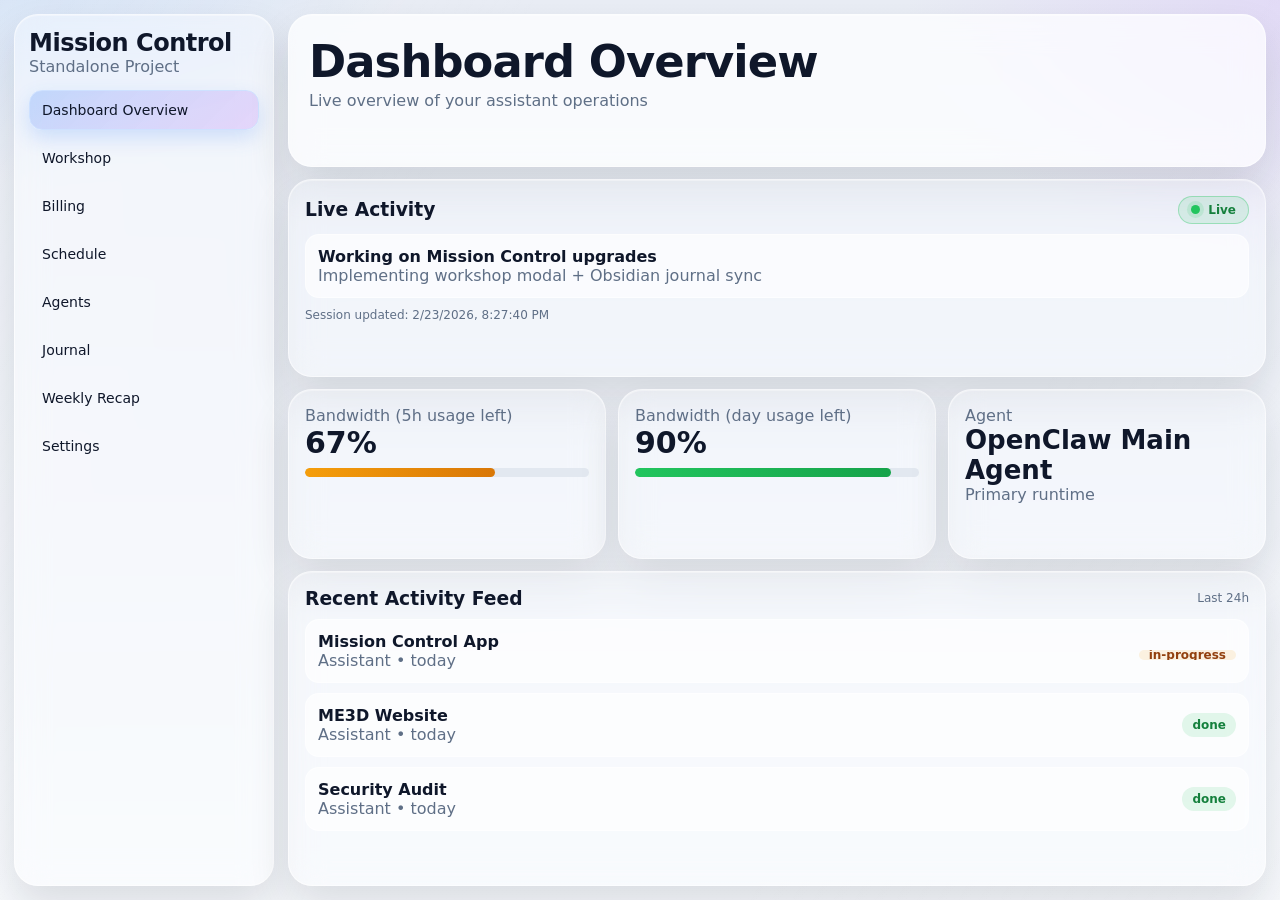
==== index.html @ f9b0feb2 "Initial mission control publish" ====
<!doctype html><html><head><meta charset='utf-8'><meta name='viewport' content='width=device-width,initial-scale=1'><title>Mission Control • Dashboard</title><link rel='stylesheet' href='styles.css'></head><body><div class='app'><aside class='panel sidebar'><div class='brand'>Mission Control</div><div class='muted'>Standalone Project</div><nav class='nav'><a class='active' href='/'>Dashboard Overview</a><a href='/workshop'>Workshop</a><a href='/billing'>Billing</a><a href='/schedule'>Schedule</a><a href='/agents'>Agents</a><a href='/journal'>Journal</a><a href='/weekly-recap'>Weekly Recap</a><a href='/settings'>Settings</a></nav></aside><main class='main'><section class='panel top'><h1>Dashboard Overview</h1><div class='muted'>Live overview of your assistant operations</div></section><section class='panel card'><div class='row'><h3 style='margin:0'>Live Activity</h3><span id='agentStatus' class='status online'><span class='dot'></span>Live</span></div><div id='liveActivity' class='item' style='margin-top:10px'><b>Loading current activity…</b></div><div id='agentUpdated' class='muted' style='margin-top:10px;font-size:12px'>Session updated: just now</div></section><section class='grid'><div class='panel card'><div class='muted'>Bandwidth (5h usage left)</div><div id='fiveLeft' style='font-size:30px;font-weight:800'>84%</div><div class='progress'><span id='bar5' class='p-good' style='width:84%'></span></div></div><div class='panel card'><div class='muted'>Bandwidth (day usage left)</div><div id='dayLeft' style='font-size:30px;font-weight:800'>90%</div><div class='progress'><span id='barDay' class='p-good' style='width:90%'></span></div></div><div class='panel card'><div class='muted'>Agent</div><div id='agentName' style='font-size:26px;font-weight:800'>OpenClaw Main Agent</div><div class='muted'>Primary runtime</div></div></section><section class='panel card'><div class='row'><h3 style='margin:0'>Recent Activity Feed</h3><span class='muted' style='font-size:12px'>Last 24h</span></div><div id='recentProjects' class='list' style='margin-top:10px'></div></section></main></div><script src='app.js'></script><script src='live.js'></script></body></html>
---- styles.css ----
:root{
  --bg:#e9edf5;
  --bg2:#f7f9fc;
  --card:rgba(255,255,255,.52);
  --card-strong:rgba(255,255,255,.72);
  --glass:52%;
  --blurPx:16px;
  --radiusPx:24px;
  --text:#0f172a;
  --muted:#5f6f86;
  --line:rgba(255,255,255,.55);
  --accent:#3b82f6;
  --accent2:#a855f7;
  --shadow:0 20px 40px rgba(14,23,42,.12);
}
:root.dark{
  --bg:#090f1f;
  --bg2:#101a33;
  --card:rgba(17,25,40,.52);
  --card-strong:rgba(17,25,40,.72);
  --text:#e5e7eb;
  --muted:#95a3be;
  --line:rgba(148,163,184,.20);
  --accent:#60a5fa;
  --accent2:#c084fc;
  --shadow:0 20px 46px rgba(0,0,0,.45);
}
*{box-sizing:border-box}
body{
  margin:0;
  font-family:Inter,system-ui,-apple-system,sans-serif;
  color:var(--text);
  background:
    radial-gradient(900px 500px at -5% -10%, #60a5fa44, transparent 55%),
    radial-gradient(800px 500px at 105% 0%, #c084fc33, transparent 55%),
    linear-gradient(180deg,var(--bg),var(--bg2));
  min-height:100vh;
}
body::before{
  content:"";
  position:fixed;
  inset:0;
  pointer-events:none;
  background:linear-gradient(120deg,rgba(255,255,255,.18),transparent 30%,transparent 70%,rgba(255,255,255,.1));
}
.app{display:flex;min-height:100vh;gap:14px;padding:14px}
.panel{
  border:1px solid var(--line);
  background:color-mix(in oklab, var(--card) var(--glass), transparent);
  backdrop-filter: blur(var(--blurPx)) saturate(130%);
  -webkit-backdrop-filter: blur(var(--blurPx)) saturate(130%);
  border-radius:var(--radiusPx);
  box-shadow:var(--shadow), inset 0 1px 0 rgba(255,255,255,.35);
}
.sidebar{width:260px;padding:14px;position:sticky;top:14px;height:calc(100vh - 28px);background:color-mix(in oklab, var(--card-strong) var(--glass), transparent)}
.brand{font-weight:900;font-size:24px;letter-spacing:-.02em}
.muted{color:var(--muted)}
.nav{display:grid;gap:8px;margin-top:14px}
.nav a{
  padding:11px 12px;border-radius:13px;color:var(--text);text-decoration:none;font-size:14px;
  border:1px solid transparent; transition:.2s ease;
}
.nav a.active,
.nav a:hover{
  background:linear-gradient(135deg, color-mix(in oklab, var(--accent) 25%, transparent), color-mix(in oklab, var(--accent2) 20%, transparent));
  color:var(--text);
  border-color:color-mix(in oklab, var(--accent) 25%, white);
  box-shadow:0 8px 20px color-mix(in oklab, var(--accent) 20%, transparent);
}
.main{flex:1;display:grid;gap:12px}
.top{padding:18px 20px;background:var(--card-strong)}
.top h1{margin:.1rem 0 .2rem;font-size:2.8rem;letter-spacing:-.02em}
.grid{display:grid;gap:12px;grid-template-columns:repeat(3,minmax(0,1fr))}
.card{padding:16px}
.row{display:flex;justify-content:space-between;align-items:center}
.status{display:inline-flex;align-items:center;gap:8px;padding:6px 12px;border-radius:999px;font-size:12px;font-weight:600}
.status .dot{width:9px;height:9px;border-radius:50%}
.status.online{background:#22c55e1f;color:#15803d;border:1px solid #22c55e55}.status.online .dot{background:#22c55e;box-shadow:0 0 0 4px #22c55e22}
.status.offline{background:#ef44441f;color:#b91c1c;border:1px solid #ef444455}.status.offline .dot{background:#ef4444;box-shadow:0 0 0 4px #ef444422}
.badge{padding:5px 10px;border-radius:999px;font-size:12px;background:#22c55e22;color:#16a34a;border:1px solid #22c55e33}
.pill{padding:3px 8px;border-radius:999px;font-size:11px;background:#eab30822;color:#a16207;border:1px solid #eab30833}
.progress{height:9px;border-radius:999px;background:#e2e8f0;overflow:hidden;margin-top:8px}
.progress>span{display:block;height:100%;border-radius:999px}
.p-good{background:linear-gradient(90deg,#22c55e,#16a34a)}
.p-warn{background:linear-gradient(90deg,#f59e0b,#d97706)}
.p-bad{background:linear-gradient(90deg,#ef4444,#dc2626)}
.list{display:grid;gap:10px}
.item{border:1px solid var(--line);border-radius:14px;padding:12px;background:color-mix(in oklab, var(--card) 80%, white 20%)}
.state{display:inline-flex;align-items:center;gap:8px;font-size:12px;padding:5px 10px;border-radius:999px;font-weight:600}
.state.done{background:#22c55e1f;color:#15803d}.state.progress{background:#f59e0b1f;color:#92400e}.state.todo{background:#60a5fa1f;color:#1d4ed8}
.icon-btn{display:inline-grid;place-items:center;width:42px;height:42px;border-radius:12px;border:1px solid var(--line);background:linear-gradient(135deg,#ffffff55,#ffffff20);cursor:pointer;font-size:18px}
.icon-btn:hover{box-shadow:0 10px 20px rgba(0,0,0,.12)}
.setting{display:grid;gap:6px;margin-top:12px}
.setting label{font-size:13px;color:var(--muted)}
.setting input[type="range"]{width:100%}
.modal{position:fixed;inset:0;background:rgba(0,0,0,.35);display:grid;place-items:center;padding:16px;z-index:50}
.modal.hidden{display:none}
.modal-card{width:min(840px,100%);padding:14px}
.clickable{cursor:pointer}
@media (max-width:920px){
  .app{display:block;padding:10px}
  .sidebar{position:relative;width:auto;height:auto;margin-bottom:10px}
  .top h1{font-size:2rem}
  .grid{grid-template-columns:1fr}
}
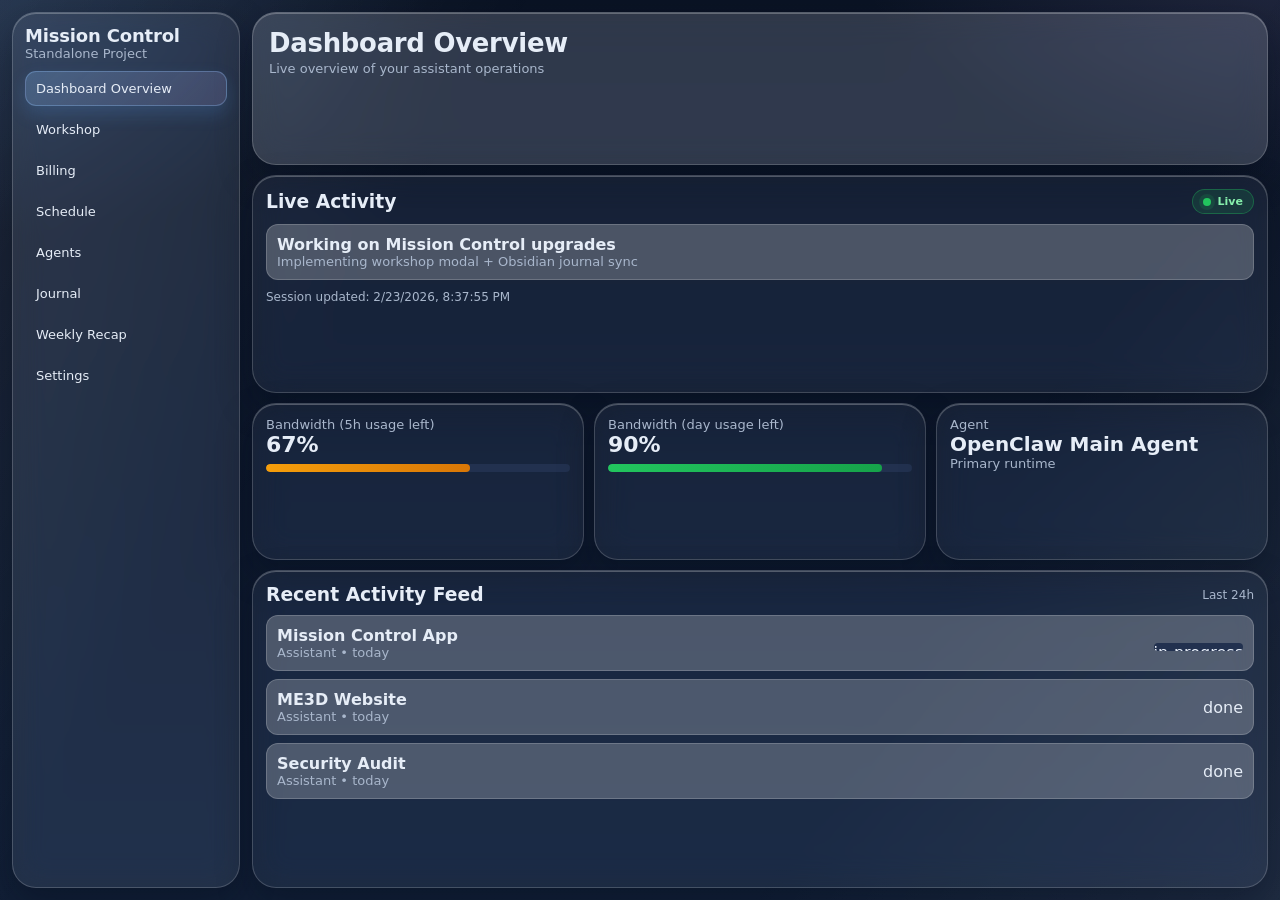
==== commit a9b8dc6d: "Apply modern compact glass redesign" ====
--- a/index.html
+++ b/index.html
@@ -1 +1 @@
-<!doctype html><html><head><meta charset='utf-8'><meta name='viewport' content='width=device-width,initial-scale=1'><title>Mission Control • Dashboard</title><link rel='stylesheet' href='styles.css'></head><body><div class='app'><aside class='panel sidebar'><div class='brand'>Mission Control</div><div class='muted'>Standalone Project</div><nav class='nav'><a class='active' href='/'>Dashboard Overview</a><a href='/workshop'>Workshop</a><a href='/billing'>Billing</a><a href='/schedule'>Schedule</a><a href='/agents'>Agents</a><a href='/journal'>Journal</a><a href='/weekly-recap'>Weekly Recap</a><a href='/settings'>Settings</a></nav></aside><main class='main'><section class='panel top'><h1>Dashboard Overview</h1><div class='muted'>Live overview of your assistant operations</div></section><section class='panel card'><div class='row'><h3 style='margin:0'>Live Activity</h3><span id='agentStatus' class='status online'><span class='dot'></span>Live</span></div><div id='liveActivity' class='item' style='margin-top:10px'><b>Loading current activity…</b></div><div id='agentUpdated' class='muted' style='margin-top:10px;font-size:12px'>Session updated: just now</div></section><section class='grid'><div class='panel card'><div class='muted'>Bandwidth (5h usage left)</div><div id='fiveLeft' style='font-size:30px;font-weight:800'>84%</div><div class='progress'><span id='bar5' class='p-good' style='width:84%'></span></div></div><div class='panel card'><div class='muted'>Bandwidth (day usage left)</div><div id='dayLeft' style='font-size:30px;font-weight:800'>90%</div><div class='progress'><span id='barDay' class='p-good' style='width:90%'></span></div></div><div class='panel card'><div class='muted'>Agent</div><div id='agentName' style='font-size:26px;font-weight:800'>OpenClaw Main Agent</div><div class='muted'>Primary runtime</div></div></section><section class='panel card'><div class='row'><h3 style='margin:0'>Recent Activity Feed</h3><span class='muted' style='font-size:12px'>Last 24h</span></div><div id='recentProjects' class='list' style='margin-top:10px'></div></section></main></div><script src='app.js'></script><script src='live.js'></script></body></html>+<!doctype html><html><head><meta charset='utf-8'><meta name='viewport' content='width=device-width,initial-scale=1'><title>Mission Control • Dashboard</title><link rel='stylesheet' href='styles.css'></head><body><div class='app'><aside class='panel sidebar'><div class='brand'>Mission Control</div><div class='muted'>Standalone Project</div><nav class='nav'><a class='active' href='/'>Dashboard Overview</a><a href='/workshop'>Workshop</a><a href='/billing'>Billing</a><a href='/schedule'>Schedule</a><a href='/agents'>Agents</a><a href='/journal'>Journal</a><a href='/weekly-recap'>Weekly Recap</a><a href='/settings'>Settings</a></nav></aside><main class='main'><section class='panel top'><h1>Dashboard Overview</h1><div class='muted'>Live overview of your assistant operations</div></section><section class='panel card'><div class='row'><h3 style='margin:0'>Live Activity</h3><span id='agentStatus' class='status online'><span class='dot'></span>Live</span></div><div id='liveActivity' class='item' style='margin-top:10px'><b>Loading current activity…</b></div><div id='agentUpdated' class='muted' style='margin-top:10px;font-size:12px'>Session updated: just now</div></section><section class='grid'><div class='panel card'><div class='muted'>Bandwidth (5h usage left)</div><div id='fiveLeft' style='font-size:22px;font-weight:800'>84%</div><div class='progress'><span id='bar5' class='p-good' style='width:84%'></span></div></div><div class='panel card'><div class='muted'>Bandwidth (day usage left)</div><div id='dayLeft' style='font-size:22px;font-weight:800'>90%</div><div class='progress'><span id='barDay' class='p-good' style='width:90%'></span></div></div><div class='panel card'><div class='muted'>Agent</div><div id='agentName' style='font-size:20px;font-weight:800'>OpenClaw Main Agent</div><div class='muted'>Primary runtime</div></div></section><section class='panel card'><div class='row'><h3 style='margin:0'>Recent Activity Feed</h3><span class='muted' style='font-size:12px'>Last 24h</span></div><div id='recentProjects' class='list' style='margin-top:10px'></div></section></main></div><script src='app.js'></script><script src='live.js'></script></body></html>
--- a/styles.css
+++ b/styles.css
@@ -1,38 +1,27 @@
 :root{
-  --bg:#e9edf5;
-  --bg2:#f7f9fc;
-  --card:rgba(255,255,255,.52);
-  --card-strong:rgba(255,255,255,.72);
-  --glass:52%;
-  --blurPx:16px;
-  --radiusPx:24px;
-  --text:#0f172a;
-  --muted:#5f6f86;
-  --line:rgba(255,255,255,.55);
-  --accent:#3b82f6;
-  --accent2:#a855f7;
-  --shadow:0 20px 40px rgba(14,23,42,.12);
+  --bg:#0a1324;
+  --bg2:#111f36;
+  --card:rgba(255,255,255,.10);
+  --card-strong:rgba(255,255,255,.16);
+  --glass:68%;
+  --blurPx:18px;
+  --radiusPx:20px;
+  --text:#e6edf7;
+  --muted:#a9b7cc;
+  --line:rgba(255,255,255,.18);
+  --accent:#60a5fa;
+  --accent2:#93c5fd;
+  --shadow:0 14px 34px rgba(3,10,22,.34);
 }
-:root.dark{
-  --bg:#090f1f;
-  --bg2:#101a33;
-  --card:rgba(17,25,40,.52);
-  --card-strong:rgba(17,25,40,.72);
-  --text:#e5e7eb;
-  --muted:#95a3be;
-  --line:rgba(148,163,184,.20);
-  --accent:#60a5fa;
-  --accent2:#c084fc;
-  --shadow:0 20px 46px rgba(0,0,0,.45);
-}
+:root.dark{--bg:#0a1324;--bg2:#111f36}
 *{box-sizing:border-box}
 body{
   margin:0;
   font-family:Inter,system-ui,-apple-system,sans-serif;
   color:var(--text);
   background:
-    radial-gradient(900px 500px at -5% -10%, #60a5fa44, transparent 55%),
-    radial-gradient(800px 500px at 105% 0%, #c084fc33, transparent 55%),
+    radial-gradient(900px 500px at -5% -5%, #60a5fa2e, transparent 56%),
+    radial-gradient(900px 500px at 105% -10%, #c4b5fd2a, transparent 56%),
     linear-gradient(180deg,var(--bg),var(--bg2));
   min-height:100vh;
 }
@@ -41,65 +30,68 @@
   position:fixed;
   inset:0;
   pointer-events:none;
-  background:linear-gradient(120deg,rgba(255,255,255,.18),transparent 30%,transparent 70%,rgba(255,255,255,.1));
+  background:linear-gradient(120deg,rgba(255,255,255,.08),transparent 30%,transparent 70%,rgba(255,255,255,.06));
 }
-.app{display:flex;min-height:100vh;gap:14px;padding:14px}
+.app{display:flex;min-height:100vh;gap:12px;padding:12px}
 .panel{
   border:1px solid var(--line);
   background:color-mix(in oklab, var(--card) var(--glass), transparent);
-  backdrop-filter: blur(var(--blurPx)) saturate(130%);
-  -webkit-backdrop-filter: blur(var(--blurPx)) saturate(130%);
+  backdrop-filter: blur(var(--blurPx)) saturate(125%);
+  -webkit-backdrop-filter: blur(var(--blurPx)) saturate(125%);
   border-radius:var(--radiusPx);
-  box-shadow:var(--shadow), inset 0 1px 0 rgba(255,255,255,.35);
+  box-shadow:var(--shadow), inset 0 1px 0 rgba(255,255,255,.25);
 }
-.sidebar{width:260px;padding:14px;position:sticky;top:14px;height:calc(100vh - 28px);background:color-mix(in oklab, var(--card-strong) var(--glass), transparent)}
-.brand{font-weight:900;font-size:24px;letter-spacing:-.02em}
-.muted{color:var(--muted)}
-.nav{display:grid;gap:8px;margin-top:14px}
+.sidebar{
+  width:228px;
+  padding:12px;
+  position:sticky;
+  top:12px;
+  height:calc(100vh - 24px);
+  background:color-mix(in oklab, var(--card-strong) var(--glass), transparent);
+}
+.brand{font-weight:800;font-size:18px;letter-spacing:-.01em}
+.muted{color:var(--muted);font-size:13px}
+.nav{display:grid;gap:6px;margin-top:10px}
 .nav a{
-  padding:11px 12px;border-radius:13px;color:var(--text);text-decoration:none;font-size:14px;
-  border:1px solid transparent; transition:.2s ease;
+  padding:9px 10px;
+  border-radius:11px;
+  color:var(--text);
+  text-decoration:none;
+  font-size:13px;
+  border:1px solid transparent;
+  transition:.18s ease;
 }
-.nav a.active,
-.nav a:hover{
-  background:linear-gradient(135deg, color-mix(in oklab, var(--accent) 25%, transparent), color-mix(in oklab, var(--accent2) 20%, transparent));
-  color:var(--text);
-  border-color:color-mix(in oklab, var(--accent) 25%, white);
-  box-shadow:0 8px 20px color-mix(in oklab, var(--accent) 20%, transparent);
+.nav a.active,.nav a:hover{
+  background:linear-gradient(135deg, color-mix(in oklab, #8ec5ff 25%, transparent), color-mix(in oklab, #c4b5fd 16%, transparent));
+  border-color:rgba(147,197,253,.32);
+  box-shadow:0 8px 18px rgba(96,165,250,.18);
 }
-.main{flex:1;display:grid;gap:12px}
-.top{padding:18px 20px;background:var(--card-strong)}
-.top h1{margin:.1rem 0 .2rem;font-size:2.8rem;letter-spacing:-.02em}
-.grid{display:grid;gap:12px;grid-template-columns:repeat(3,minmax(0,1fr))}
-.card{padding:16px}
+.main{flex:1;display:grid;gap:10px}
+.top{padding:14px 16px;background:var(--card-strong)}
+.top h1{margin:.05rem 0 .18rem;font-size:1.62rem;letter-spacing:-.01em}
+.grid{display:grid;gap:10px;grid-template-columns:repeat(3,minmax(0,1fr))}
+.card{padding:13px}
 .row{display:flex;justify-content:space-between;align-items:center}
-.status{display:inline-flex;align-items:center;gap:8px;padding:6px 12px;border-radius:999px;font-size:12px;font-weight:600}
-.status .dot{width:9px;height:9px;border-radius:50%}
-.status.online{background:#22c55e1f;color:#15803d;border:1px solid #22c55e55}.status.online .dot{background:#22c55e;box-shadow:0 0 0 4px #22c55e22}
-.status.offline{background:#ef44441f;color:#b91c1c;border:1px solid #ef444455}.status.offline .dot{background:#ef4444;box-shadow:0 0 0 4px #ef444422}
-.badge{padding:5px 10px;border-radius:999px;font-size:12px;background:#22c55e22;color:#16a34a;border:1px solid #22c55e33}
-.pill{padding:3px 8px;border-radius:999px;font-size:11px;background:#eab30822;color:#a16207;border:1px solid #eab30833}
-.progress{height:9px;border-radius:999px;background:#e2e8f0;overflow:hidden;margin-top:8px}
+.status{display:inline-flex;align-items:center;gap:7px;padding:5px 10px;border-radius:999px;font-size:11px;font-weight:700}
+.status .dot{width:8px;height:8px;border-radius:50%}
+.status.online{background:#22c55e22;color:#86efac;border:1px solid #22c55e55}.status.online .dot{background:#22c55e;box-shadow:0 0 0 4px #22c55e22}
+.status.offline{background:#ef444422;color:#fecaca;border:1px solid #ef444455}.status.offline .dot{background:#ef4444;box-shadow:0 0 0 4px #ef444422}
+.progress{height:8px;border-radius:999px;background:#22314f;overflow:hidden;margin-top:7px}
 .progress>span{display:block;height:100%;border-radius:999px}
 .p-good{background:linear-gradient(90deg,#22c55e,#16a34a)}
 .p-warn{background:linear-gradient(90deg,#f59e0b,#d97706)}
 .p-bad{background:linear-gradient(90deg,#ef4444,#dc2626)}
-.list{display:grid;gap:10px}
-.item{border:1px solid var(--line);border-radius:14px;padding:12px;background:color-mix(in oklab, var(--card) 80%, white 20%)}
-.state{display:inline-flex;align-items:center;gap:8px;font-size:12px;padding:5px 10px;border-radius:999px;font-weight:600}
-.state.done{background:#22c55e1f;color:#15803d}.state.progress{background:#f59e0b1f;color:#92400e}.state.todo{background:#60a5fa1f;color:#1d4ed8}
-.icon-btn{display:inline-grid;place-items:center;width:42px;height:42px;border-radius:12px;border:1px solid var(--line);background:linear-gradient(135deg,#ffffff55,#ffffff20);cursor:pointer;font-size:18px}
-.icon-btn:hover{box-shadow:0 10px 20px rgba(0,0,0,.12)}
-.setting{display:grid;gap:6px;margin-top:12px}
-.setting label{font-size:13px;color:var(--muted)}
-.setting input[type="range"]{width:100%}
-.modal{position:fixed;inset:0;background:rgba(0,0,0,.35);display:grid;place-items:center;padding:16px;z-index:50}
+.list{display:grid;gap:8px}
+.item{border:1px solid var(--line);border-radius:12px;padding:10px;background:color-mix(in oklab, var(--card) 86%, white 14%)}
+.icon-btn{display:inline-grid;place-items:center;width:38px;height:38px;border-radius:10px;border:1px solid var(--line);background:linear-gradient(135deg,#ffffff33,#ffffff10);cursor:pointer;font-size:16px}
+.setting{display:grid;gap:5px;margin-top:10px}
+.setting label{font-size:12px;color:var(--muted)}
+.modal{position:fixed;inset:0;background:rgba(0,0,0,.38);display:grid;place-items:center;padding:14px;z-index:50}
 .modal.hidden{display:none}
-.modal-card{width:min(840px,100%);padding:14px}
-.clickable{cursor:pointer}
+.modal-card{width:min(840px,100%);padding:12px}
 @media (max-width:920px){
   .app{display:block;padding:10px}
   .sidebar{position:relative;width:auto;height:auto;margin-bottom:10px}
-  .top h1{font-size:2rem}
+  .top h1{font-size:1.35rem}
   .grid{grid-template-columns:1fr}
 }
